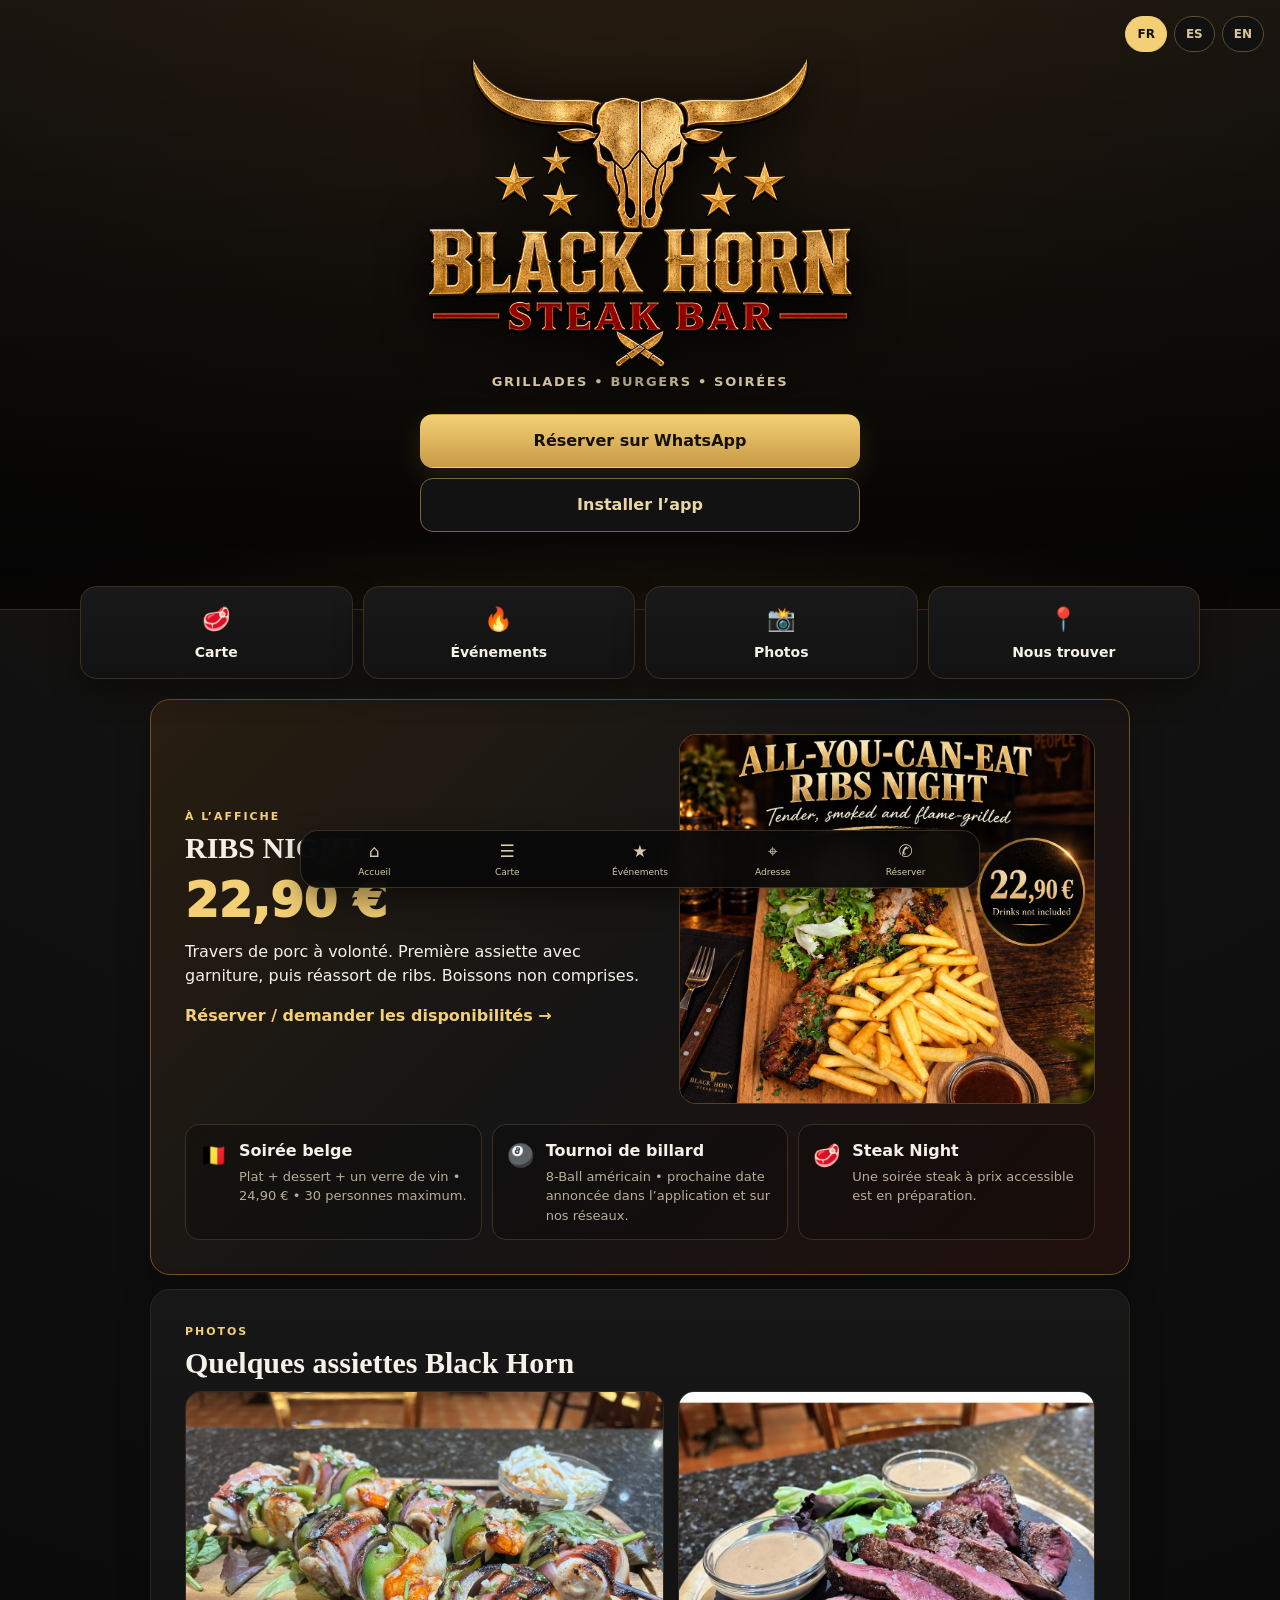
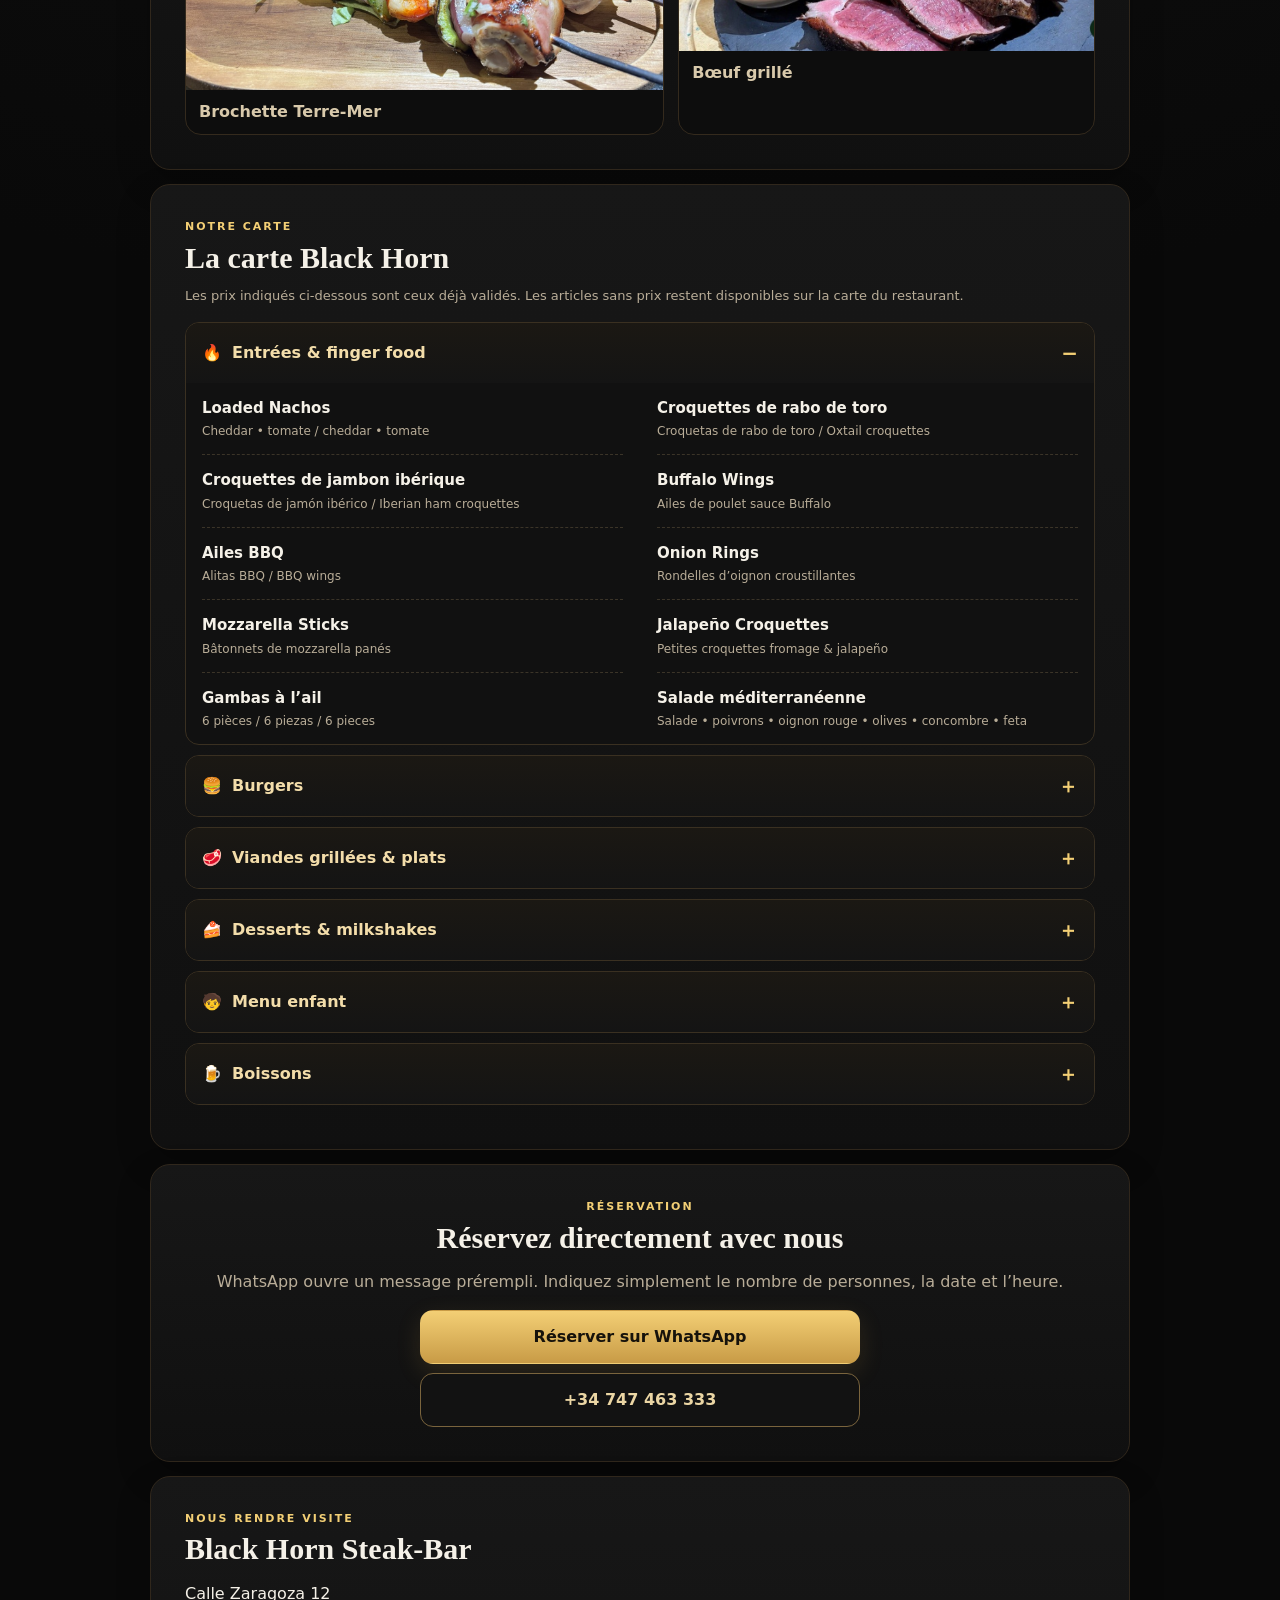
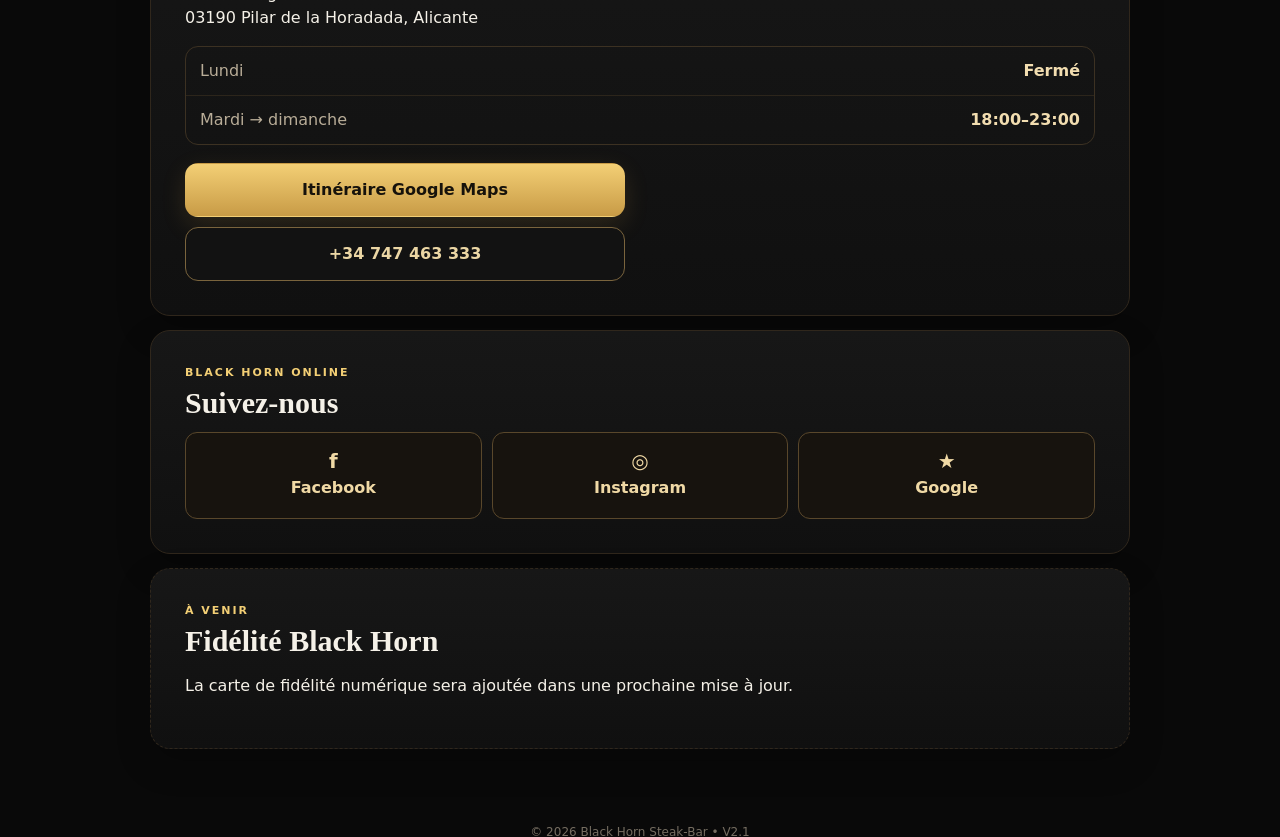
==== reset.html @ 13181615 "Add files via upload" ====
<!doctype html>
<html lang="fr">
<head>
<meta charset="utf-8">
<meta name="viewport" content="width=device-width,initial-scale=1">
<title>Mise à jour Black Horn</title>
<style>
body{margin:0;background:#0b0b0b;color:#f4e7c1;font-family:system-ui,-apple-system,sans-serif;
display:grid;place-items:center;min-height:100vh;text-align:center;padding:24px}
.card{max-width:520px;border:1px solid #6c542d;border-radius:18px;padding:28px;background:#15120e}
h1{margin-top:0;color:#f0c867} p{color:#d2c5aa}.spin{font-size:34px}
</style>
</head>
<body>
<div class="card">
<div class="spin">⟳</div>
<h1>Mise à jour Black Horn</h1>
<p>Nettoyage de l’ancienne version…</p>
</div>
<script>
(async()=>{
  try{
    if('serviceWorker' in navigator){
      const regs=await navigator.serviceWorker.getRegistrations();
      await Promise.all(regs.map(r=>r.unregister()));
    }
    if('caches' in window){
      const keys=await caches.keys();
      await Promise.all(keys.map(k=>caches.delete(k)));
    }
  }catch(e){}
  setTimeout(()=>location.replace('./index.html?v=21'),700);
})();
</script>
</body>
</html>
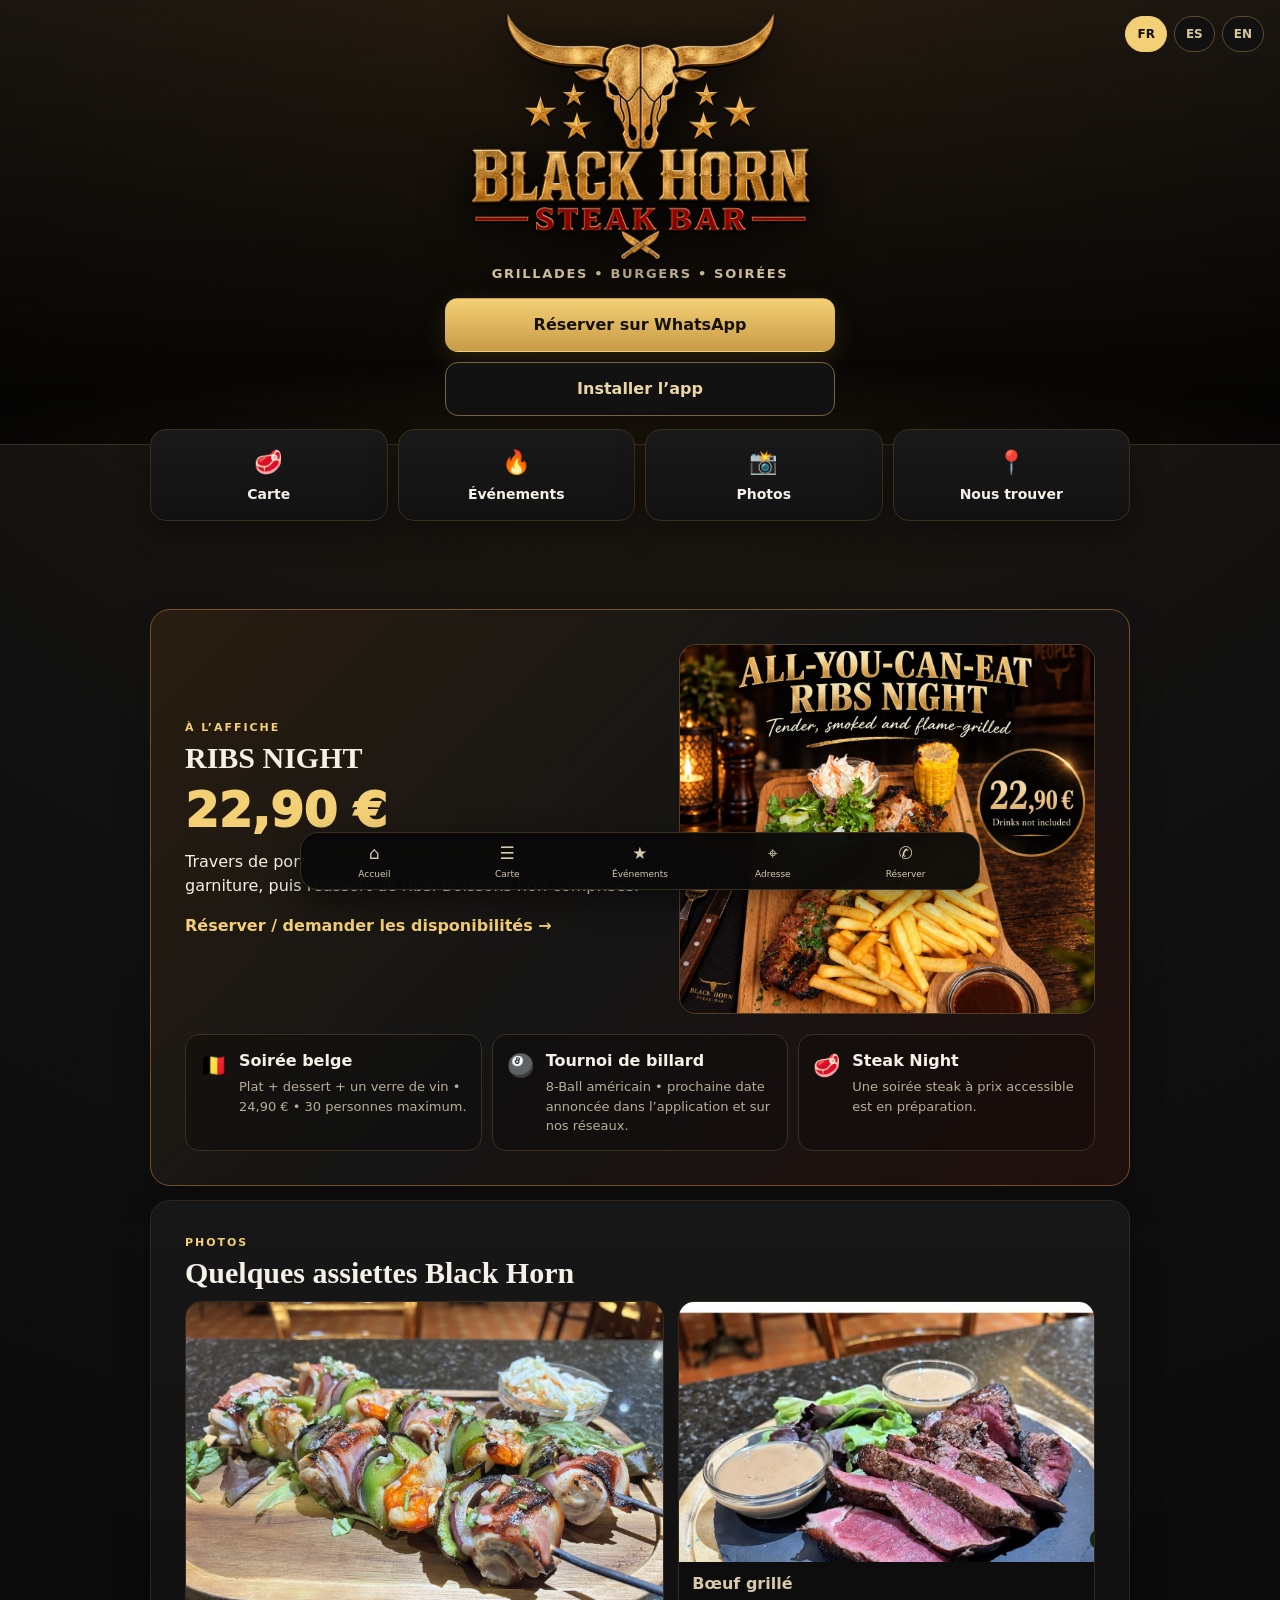
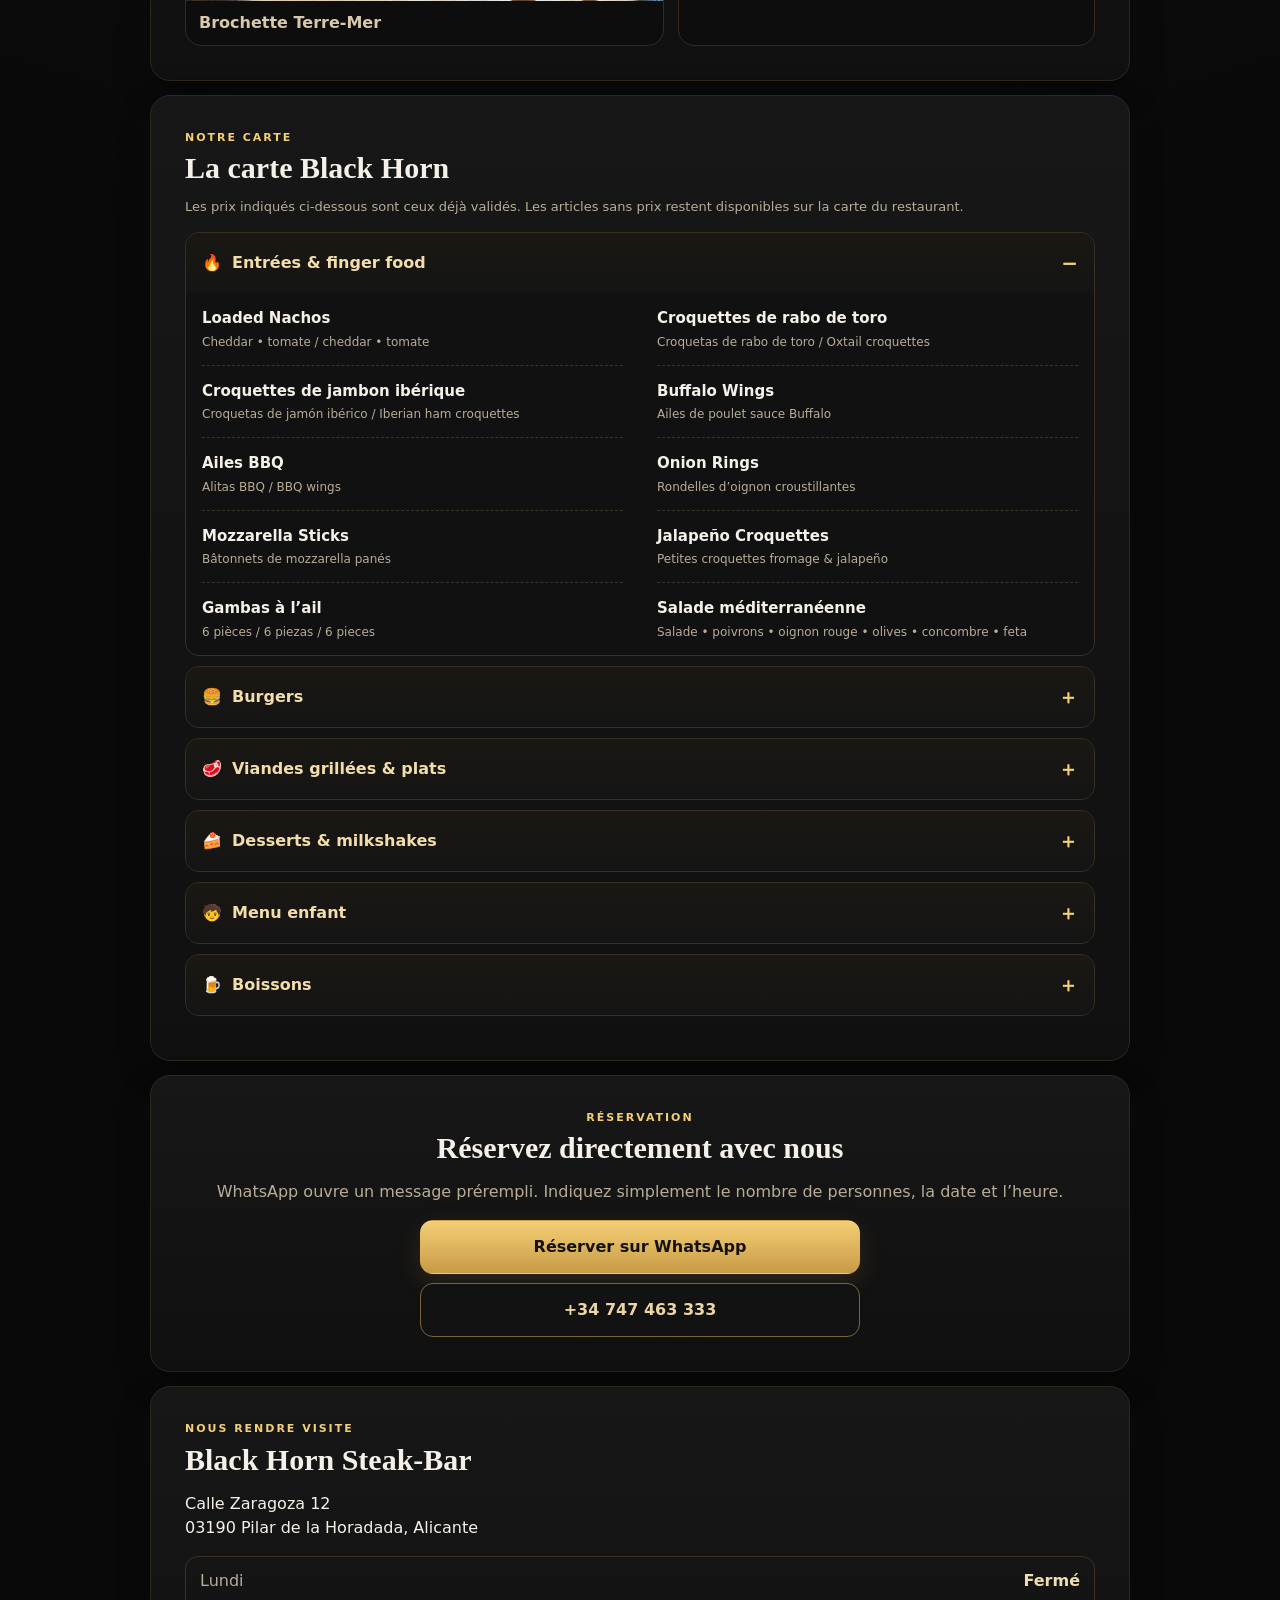
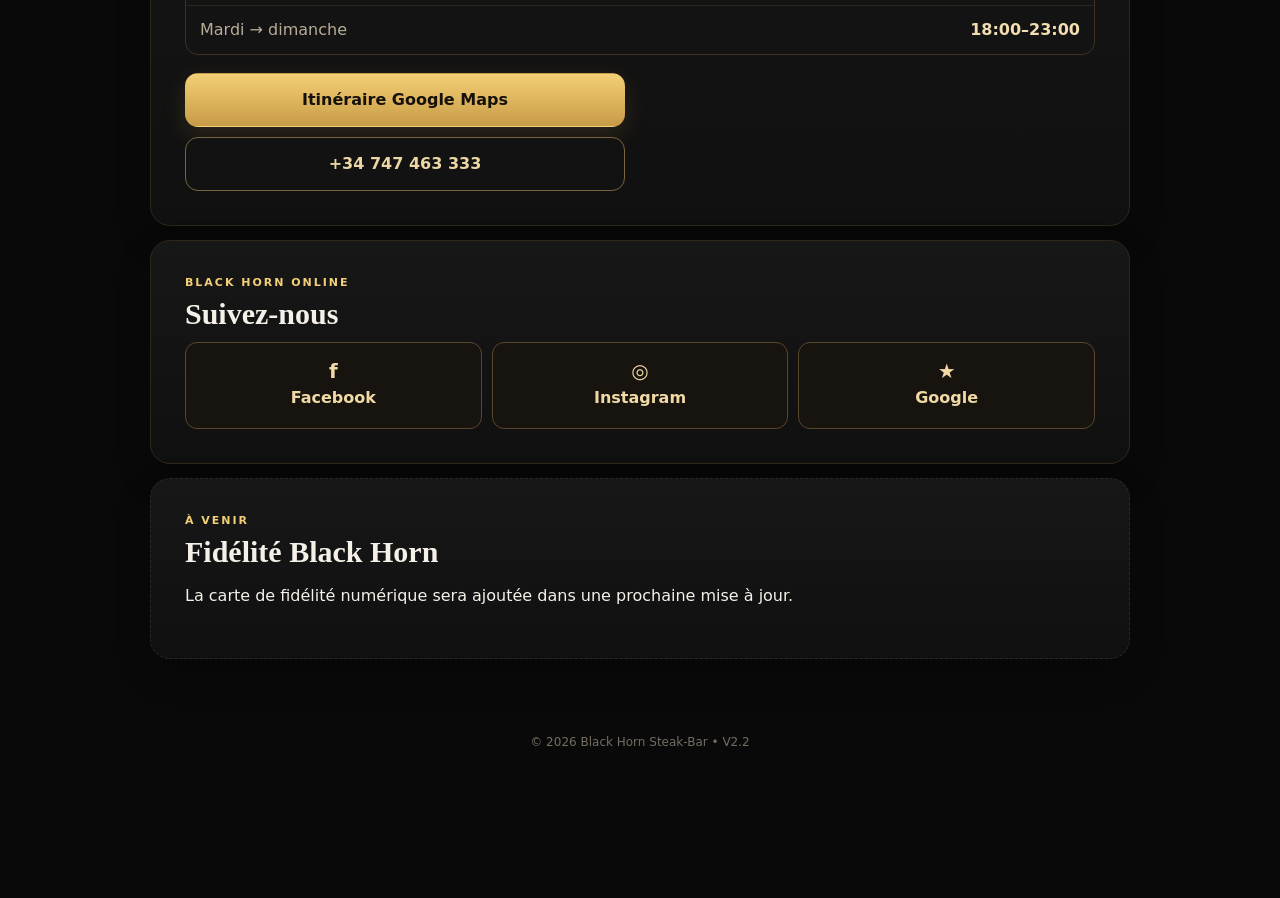
==== commit 44ffaa60: "Add files via upload" ====
--- a/reset.html
+++ b/reset.html
@@ -29,7 +29,7 @@
       await Promise.all(keys.map(k=>caches.delete(k)));
     }
   }catch(e){}
-  setTimeout(()=>location.replace('./index.html?v=21'),700);
+  setTimeout(()=>location.replace('./index.html?v=22'),700);
 })();
 </script>
 </body>
